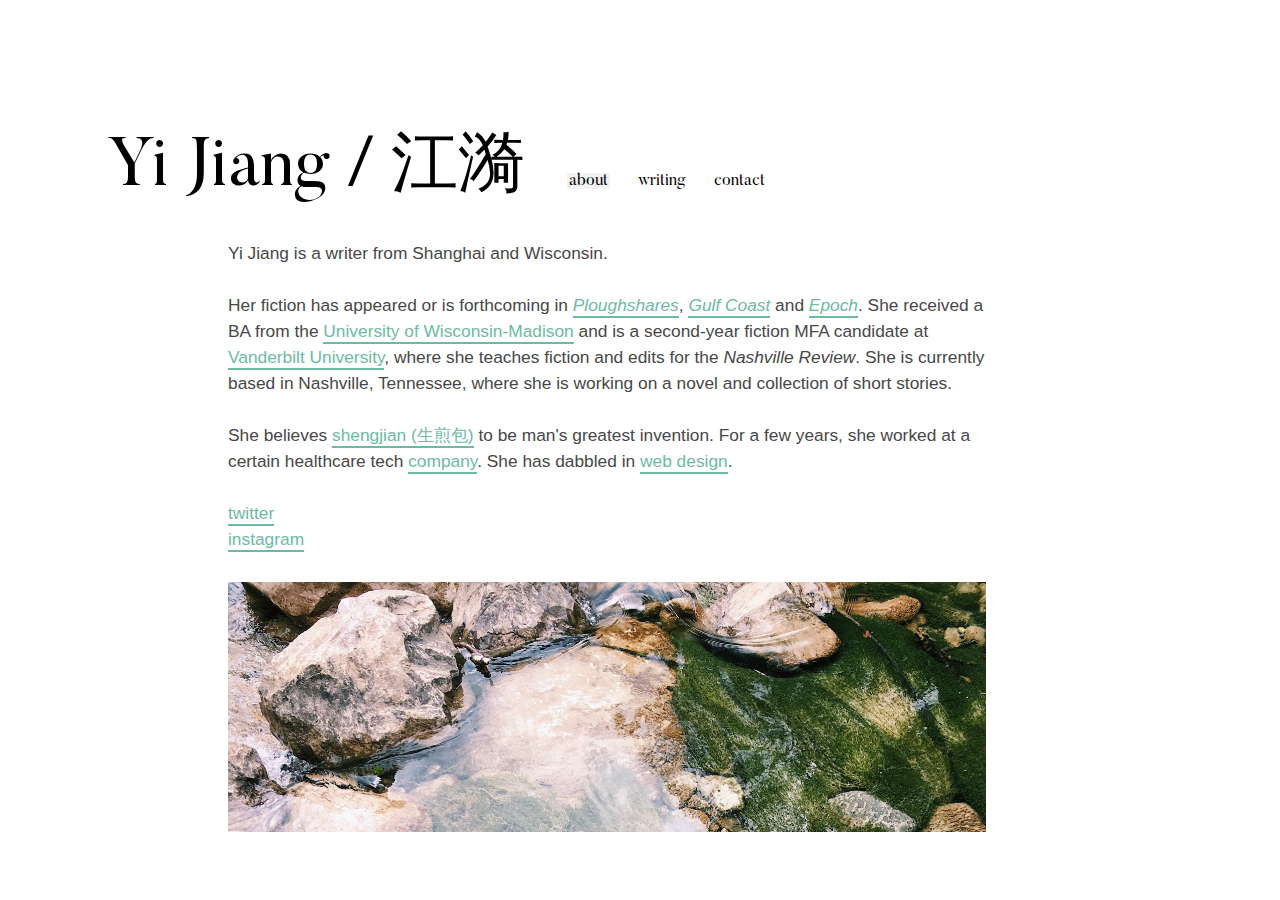
==== index.html @ 046b75f1 "Update index.html" ====
﻿<!DOCTYPE html>
<html><head><meta http-equiv="Content-Type" content="text/html; charset=UTF-8">
<link rel='stylesheet' href='/stylesheet.css'/>

  <title>Yi Jiang</title>

<meta name=”description” content=”Yi Jiang is a fiction writer from Wisconsin and an incoming MFA candidate at Vanderbilt. Her work has appeared or is forthcoming in Ploughshares and Gulf Coast.”>
<link rel="icon" type="image/x-icon" href="/favicon.ico" />

<!-- Global site tag (gtag.js) - Google Analytics -->
<script async src="https://www.googletagmanager.com/gtag/js?id=UA-139865685-1"></script>
<script>
  window.dataLayer = window.dataLayer || [];
  function gtag(){dataLayer.push(arguments);}
  gtag('js', new Date());

  gtag('config', 'UA-139865685-1');
</script>


<!-- site content copyright yi jiang 2019-present -->

</head>

<body>

<div id="header">
<div class="title">
<a href="/index.html">Yi Jiang / 江漪</a>
</div>
<div class="bar">
<a href="/index.html" class="current">about</a> &nbsp; &nbsp; &nbsp;
<a href="/writing.html" class="nav">writing</a> &nbsp; &nbsp; &nbsp;
<a href="/contact.html" class="nav">contact</a> &nbsp; &nbsp; &nbsp;
</div>
</div>

<div id="ind">

<!-- begin content -->

Yi Jiang is a writer from Shanghai and Wisconsin.
<br /><br />
Her fiction has appeared or is forthcoming in <a href="https://www.pshares.org/" target="_blank"><i>Ploughshares</i></a>, <a href="https://gulfcoastmag.org/journal/31.2-summer/fall-2019/2018-barthelme-prize-honorable-mention-hunger/" target="_blank"><i>Gulf Coast</i></a> and <a href="https://english.cornell.edu/epoch-magazine-0" target="_blank"><i>Epoch</i></a>. She received a BA from the <a href="https://www.wisc.edu/" target="_blank">University of Wisconsin-Madison</a> and is a second-year fiction MFA candidate at <a href="https://www.vanderbilt.edu/creativewriting/" target="_blank">Vanderbilt University</a>, where she teaches fiction and edits for the <i>Nashville Review</i>. She is currently based in Nashville, Tennessee, where she is working on a novel and collection of short stories. 
<br /><br />
She believes <a href="https://en.wikipedia.org/wiki/Shengjian_mantou" target="_blank">shengjian (生煎包)</a> to be man's greatest invention. For a few years, she worked at a certain healthcare tech <a href="https://www.nytimes.com/2018/12/20/business/epic-systems-campus-verona-wisconsin.html" target="_blank">company</a>. She has dabbled in <a href="/site.html">web design</a>. 
<br /><br />
<a href="https://twitter.com/yijiang_" target="_blank">twitter</a><br />
<a href="https://www.instagram.com/_yijiang/" target="_blank">instagram</a>

<div class="foot_home"></div>

<!-- end content -->
</div>


</body>
</html>
---- stylesheet.css ----
<!-- copyright yi jiang 2019-present -->

@font-face {
    font-family: 'open_sanslight';
         url('/font/OpenSans-Light-webfont.woff') format('woff'),
    font-weight: normal;
    font-style: normal;
}

@font-face {
    font-family: 'Butler';
    src: url('/font/Butler.woff2') format('woff2'),
        url('/font/Butler.woff') format('woff');
    font-weight: normal;
    font-style: normal;
}

body {
    background-image: none;
    background-color: #FFFFFF;
    background-position: center;
    background-repeat: no-repeat;
    background-attachment: fixed;
    background-size: cover;
}

#header {
    position:relative;
    padding:110px 80px 10px 100px;
    color: #000000;
    font-family:Butler, Times New Roman, Garamond;
    font-size: 50pt;
    white-space: nowrap;
}


.title {
    display: inline-block;
    margin-right: 25px;
    color:#000000;
}


.bar {
    display: inline-block;
    color:#000000;
    font-family:Butler, Times New Roman, Arial;
    font-size: 12pt; 
}


#ind {
    position:relative;
    padding:20px 80px 20px 220px;
    width: 60%;
    color:#474747;
    font-family:open_sanslight, Arial;
    line-height: 150%;
    font-size: 13pt;
}


a:link {
    text-decoration: none;
}

a:visited {
    text-decoration: none;
}

#ind a {
    border-bottom: 2px solid;
    padding-bottom: 1px;
    color: #6dbaa4;
}

#ind a:hover {
    color: #b8f2e1;
}

a.nav {
    text-decoration: none;
    border-bottom: none;
    color:#000000;
}

a.nav:hover {
    border-bottom: 2px solid;
}

.title a {
    color: #000000;
}

.title a:hover {
    border-bottom: 0px;
    padding-bottom: 0px;
    color: #000000;
}


a.current, a.current:visited {
    font-family:Butler, Times New Roman, Arial;
    font-size: 12pt; 
    color:#000000;
    background-color: #f2f2f2;
    padding-left: 2px;
    padding-right: 2px;
}

a.current:hover {
    border-bottom: 2px solid #000000;
}


.foot_home {
    width: 100%;
    height: 250px;
    margin-top: 30px;
    margin-bottom: 30px;
    background-image: url('/photos/water.jpg');
    background-repeat: no-repeat;
    background-size: cover;
    background-overflow: hidden;
    display: table;
    opacity: 1;
}

.foot_writing {
    width: 100%;
    height: 250px;
    margin-top: 30px;
    margin-bottom: 30px;
    background-image: url('/photos/mountain.jpg');
    background-repeat: no-repeat;
    background-size: cover;
    background-overflow: hidden;
    display: table;
    opacity: 1;
}

.foot_contact {
    width: 100%;
    height: 250px;
    margin-top: 30px;
    margin-bottom: 30px;
    background-image: url('/photos/rain.jpg');
    background-repeat: no-repeat;
    background-size: cover;
    background-overflow: hidden;
    display: table;
    opacity: 1;
}

.foot_site {
    width: 100%;
    height: 250px;
    margin-top: 30px;
    margin-bottom: 30px;
    background-image: url('/photos/sky.jpg');
    background-repeat: no-repeat;
    background-position: center bottom;
    background-size: cover;
    background-overflow: hidden;
    display: table;
    opacity: 1;
}

h1 {
    color:#000000;
    font-family:Butler, Times New Roman, Arial;
    font-size: 16pt;
    border-bottom: none;
}

table {
  width: 100%;
  border: none;
  padding: none;
  border-collapse: collapse;
}

tr {
  margin: 0px;
  border-bottom: 1px solid #d3d3d3;
}

td {
  padding: 20px 0px 20px 0px;
}

td.title
{
  text-align: left;
  vertical-align: middle;
}

td.details
{
  text-align: left;
  vertical-align: middle;
}
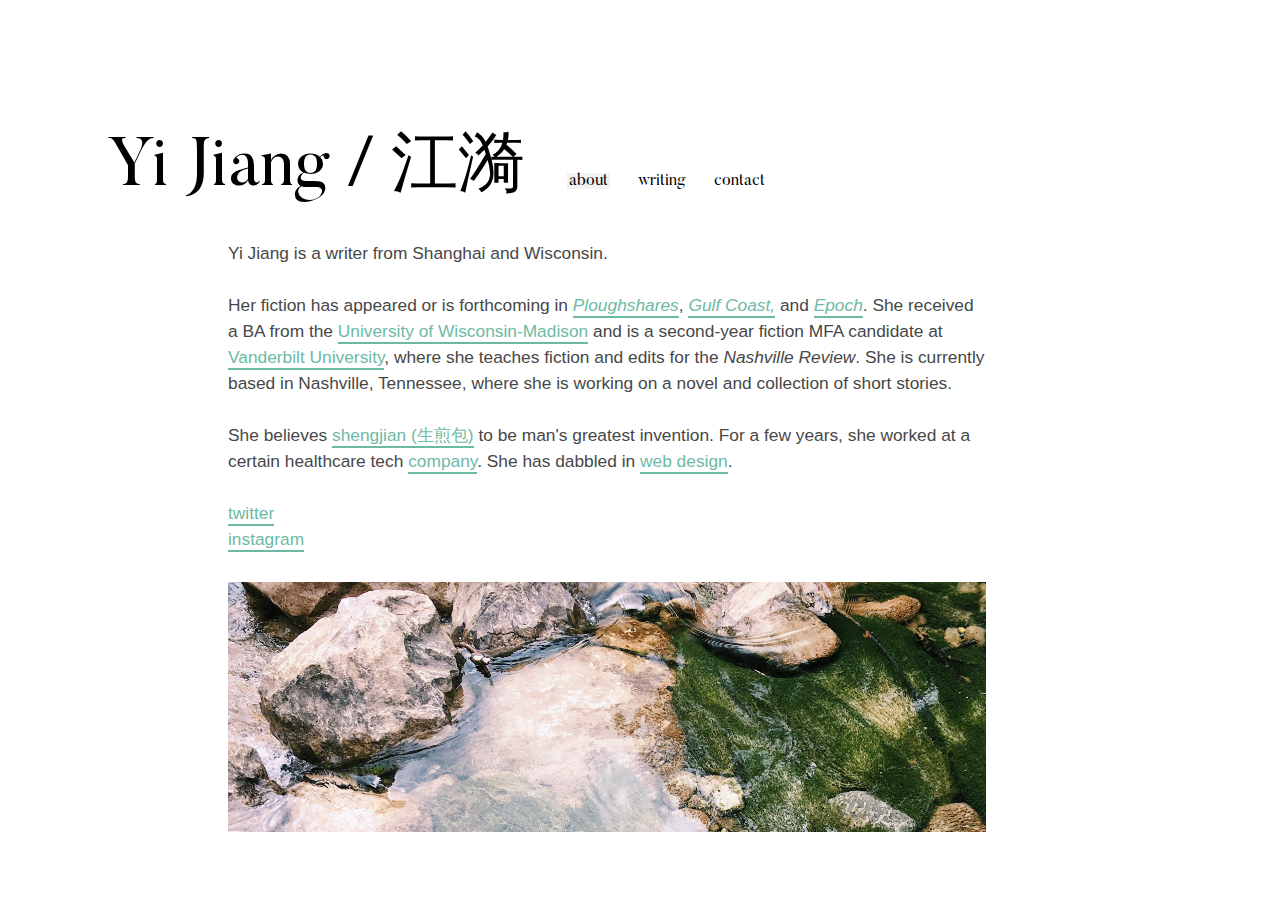
==== commit a3c7f7b3: "Update index.html" ====
--- a/index.html
+++ b/index.html
@@ -41,7 +41,7 @@
 
 Yi Jiang is a writer from Shanghai and Wisconsin.
 <br /><br />
-Her fiction has appeared or is forthcoming in <a href="https://www.pshares.org/" target="_blank"><i>Ploughshares</i></a>, <a href="https://gulfcoastmag.org/journal/31.2-summer/fall-2019/2018-barthelme-prize-honorable-mention-hunger/" target="_blank"><i>Gulf Coast</i></a> and <a href="https://english.cornell.edu/epoch-magazine-0" target="_blank"><i>Epoch</i></a>. She received a BA from the <a href="https://www.wisc.edu/" target="_blank">University of Wisconsin-Madison</a> and is a second-year fiction MFA candidate at <a href="https://www.vanderbilt.edu/creativewriting/" target="_blank">Vanderbilt University</a>, where she teaches fiction and edits for the <i>Nashville Review</i>. She is currently based in Nashville, Tennessee, where she is working on a novel and collection of short stories. 
+Her fiction has appeared or is forthcoming in <a href="https://www.pshares.org/" target="_blank"><i>Ploughshares</i></a>, <a href="https://gulfcoastmag.org/journal/31.2-summer/fall-2019/2018-barthelme-prize-honorable-mention-hunger/" target="_blank"><i>Gulf Coast,</i></a> and <a href="https://english.cornell.edu/epoch-magazine-0" target="_blank"><i>Epoch</i></a>. She received a BA from the <a href="https://www.wisc.edu/" target="_blank">University of Wisconsin-Madison</a> and is a second-year fiction MFA candidate at <a href="https://www.vanderbilt.edu/creativewriting/" target="_blank">Vanderbilt University</a>, where she teaches fiction and edits for the <i>Nashville Review</i>. She is currently based in Nashville, Tennessee, where she is working on a novel and collection of short stories. 
 <br /><br />
 She believes <a href="https://en.wikipedia.org/wiki/Shengjian_mantou" target="_blank">shengjian (生煎包)</a> to be man's greatest invention. For a few years, she worked at a certain healthcare tech <a href="https://www.nytimes.com/2018/12/20/business/epic-systems-campus-verona-wisconsin.html" target="_blank">company</a>. She has dabbled in <a href="/site.html">web design</a>. 
 <br /><br />
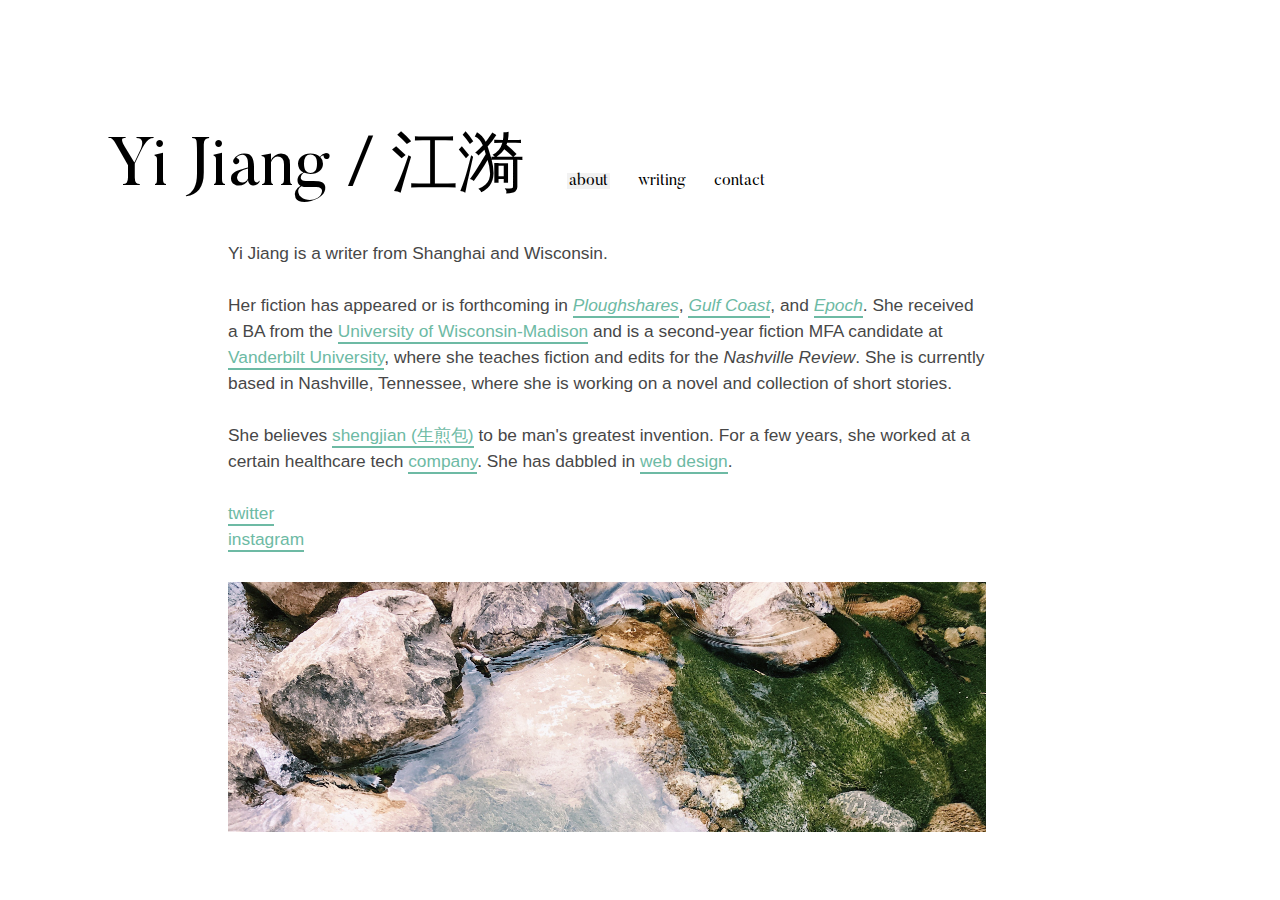
==== commit 5ee0e2b4: "Update index.html" ====
--- a/index.html
+++ b/index.html
@@ -41,7 +41,7 @@
 
 Yi Jiang is a writer from Shanghai and Wisconsin.
 <br /><br />
-Her fiction has appeared or is forthcoming in <a href="https://www.pshares.org/" target="_blank"><i>Ploughshares</i></a>, <a href="https://gulfcoastmag.org/journal/31.2-summer/fall-2019/2018-barthelme-prize-honorable-mention-hunger/" target="_blank"><i>Gulf Coast,</i></a> and <a href="https://english.cornell.edu/epoch-magazine-0" target="_blank"><i>Epoch</i></a>. She received a BA from the <a href="https://www.wisc.edu/" target="_blank">University of Wisconsin-Madison</a> and is a second-year fiction MFA candidate at <a href="https://www.vanderbilt.edu/creativewriting/" target="_blank">Vanderbilt University</a>, where she teaches fiction and edits for the <i>Nashville Review</i>. She is currently based in Nashville, Tennessee, where she is working on a novel and collection of short stories. 
+Her fiction has appeared or is forthcoming in <a href="https://www.pshares.org/" target="_blank"><i>Ploughshares</i></a>, <a href="https://gulfcoastmag.org/journal/31.2-summer/fall-2019/2018-barthelme-prize-honorable-mention-hunger/" target="_blank"><i>Gulf Coast</i></a>, and <a href="https://english.cornell.edu/epoch-magazine-0" target="_blank"><i>Epoch</i></a>. She received a BA from the <a href="https://www.wisc.edu/" target="_blank">University of Wisconsin-Madison</a> and is a second-year fiction MFA candidate at <a href="https://www.vanderbilt.edu/creativewriting/" target="_blank">Vanderbilt University</a>, where she teaches fiction and edits for the <i>Nashville Review</i>. She is currently based in Nashville, Tennessee, where she is working on a novel and collection of short stories. 
 <br /><br />
 She believes <a href="https://en.wikipedia.org/wiki/Shengjian_mantou" target="_blank">shengjian (生煎包)</a> to be man's greatest invention. For a few years, she worked at a certain healthcare tech <a href="https://www.nytimes.com/2018/12/20/business/epic-systems-campus-verona-wisconsin.html" target="_blank">company</a>. She has dabbled in <a href="/site.html">web design</a>. 
 <br /><br />
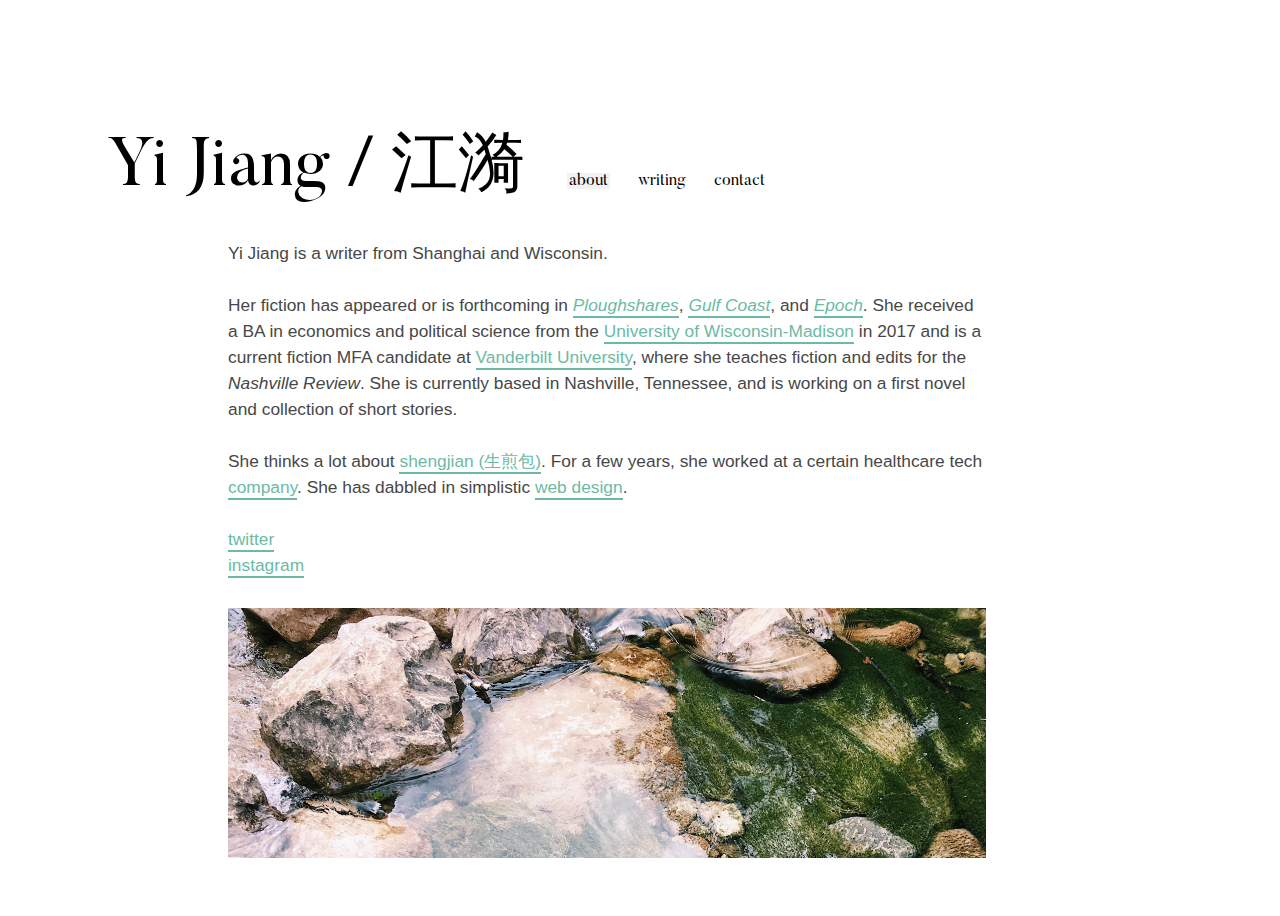
==== commit ca59a446: "Update index.html" ====
--- a/index.html
+++ b/index.html
@@ -41,9 +41,9 @@
 
 Yi Jiang is a writer from Shanghai and Wisconsin.
 <br /><br />
-Her fiction has appeared or is forthcoming in <a href="https://www.pshares.org/" target="_blank"><i>Ploughshares</i></a>, <a href="https://gulfcoastmag.org/journal/31.2-summer/fall-2019/2018-barthelme-prize-honorable-mention-hunger/" target="_blank"><i>Gulf Coast</i></a>, and <a href="https://english.cornell.edu/epoch-magazine-0" target="_blank"><i>Epoch</i></a>. She received a BA from the <a href="https://www.wisc.edu/" target="_blank">University of Wisconsin-Madison</a> and is a second-year fiction MFA candidate at <a href="https://www.vanderbilt.edu/creativewriting/" target="_blank">Vanderbilt University</a>, where she teaches fiction and edits for the <i>Nashville Review</i>. She is currently based in Nashville, Tennessee, where she is working on a novel and collection of short stories. 
+Her fiction has appeared or is forthcoming in <a href="https://www.pshares.org/" target="_blank"><i>Ploughshares</i></a>, <a href="https://gulfcoastmag.org/journal/31.2-summer/fall-2019/" target="_blank"><i>Gulf Coast</i></a>, and <a href="https://english.cornell.edu/epoch-magazine-0" target="_blank"><i>Epoch</i></a>. She received a BA in economics and political science from the <a href="https://www.wisc.edu/" target="_blank">University of Wisconsin-Madison</a> in 2017 and is a current fiction MFA candidate at <a href="https://www.vanderbilt.edu/creativewriting/" target="_blank">Vanderbilt University</a>, where she teaches fiction and edits for the <i>Nashville Review</i>. She is currently based in Nashville, Tennessee, and is working on a first novel and collection of short stories. 
 <br /><br />
-She believes <a href="https://en.wikipedia.org/wiki/Shengjian_mantou" target="_blank">shengjian (生煎包)</a> to be man's greatest invention. For a few years, she worked at a certain healthcare tech <a href="https://www.nytimes.com/2018/12/20/business/epic-systems-campus-verona-wisconsin.html" target="_blank">company</a>. She has dabbled in <a href="/site.html">web design</a>. 
+She thinks a lot about <a href="https://en.wikipedia.org/wiki/Shengjian_mantou" target="_blank">shengjian (生煎包)</a>. For a few years, she worked at a certain healthcare tech <a href="https://www.nytimes.com/2018/12/20/business/epic-systems-campus-verona-wisconsin.html" target="_blank">company</a>. She has dabbled in simplistic <a href="/site.html">web design</a>. 
 <br /><br />
 <a href="https://twitter.com/yijiang_" target="_blank">twitter</a><br />
 <a href="https://www.instagram.com/_yijiang/" target="_blank">instagram</a>
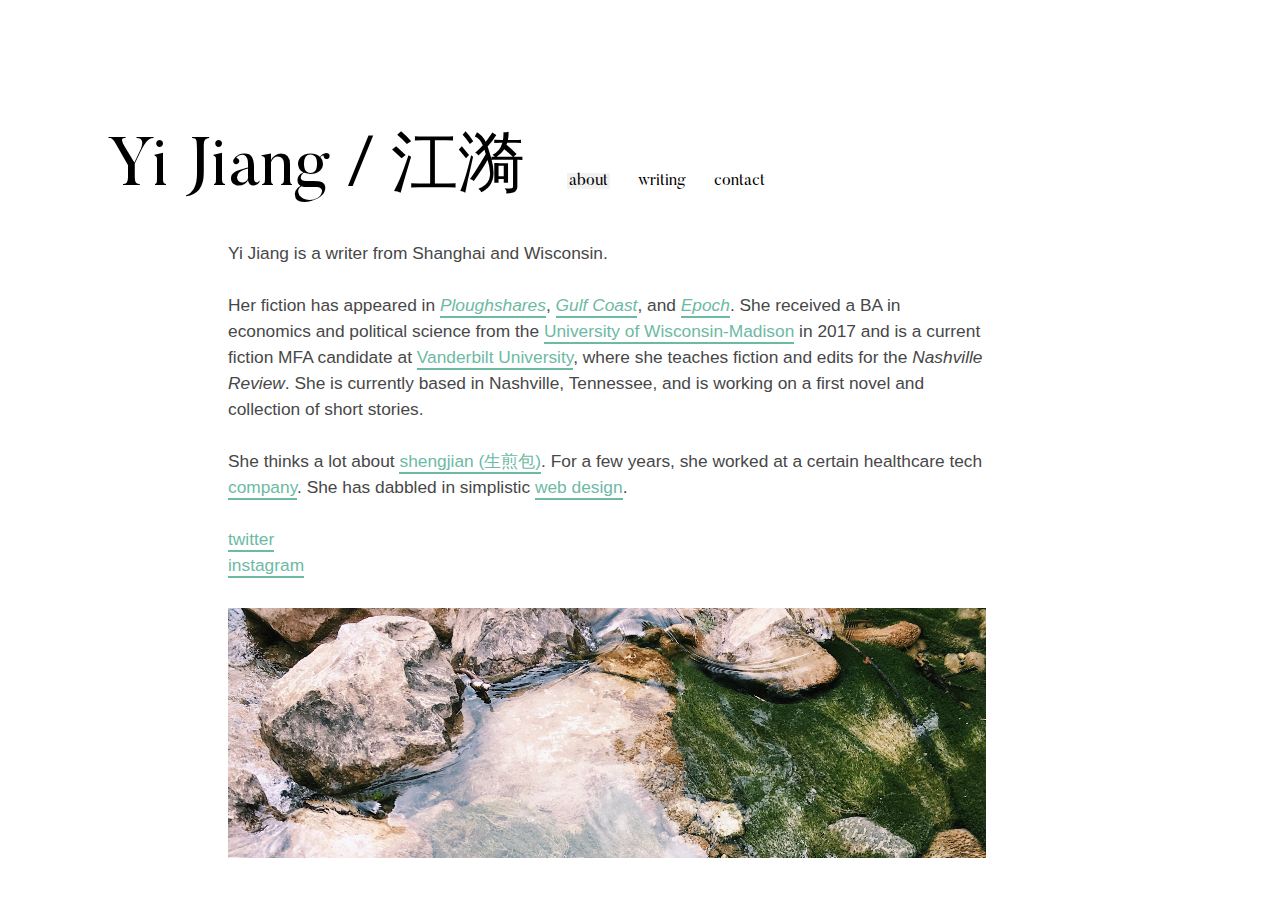
==== commit 0923dcc5: "Update index.html" ====
--- a/index.html
+++ b/index.html
@@ -41,7 +41,7 @@
 
 Yi Jiang is a writer from Shanghai and Wisconsin.
 <br /><br />
-Her fiction has appeared or is forthcoming in <a href="https://www.pshares.org/" target="_blank"><i>Ploughshares</i></a>, <a href="https://gulfcoastmag.org/journal/31.2-summer/fall-2019/" target="_blank"><i>Gulf Coast</i></a>, and <a href="https://english.cornell.edu/epoch-magazine-0" target="_blank"><i>Epoch</i></a>. She received a BA in economics and political science from the <a href="https://www.wisc.edu/" target="_blank">University of Wisconsin-Madison</a> in 2017 and is a current fiction MFA candidate at <a href="https://www.vanderbilt.edu/creativewriting/" target="_blank">Vanderbilt University</a>, where she teaches fiction and edits for the <i>Nashville Review</i>. She is currently based in Nashville, Tennessee, and is working on a first novel and collection of short stories. 
+Her fiction has appeared in <a href="https://www.pshares.org/issues/summer-2021" target="_blank"><i>Ploughshares</i></a>, <a href="https://gulfcoastmag.org/journal/31.2-summer/fall-2019/" target="_blank"><i>Gulf Coast</i></a>, and <a href="https://english.cornell.edu/epoch-magazine-0" target="_blank"><i>Epoch</i></a>. She received a BA in economics and political science from the <a href="https://www.wisc.edu/" target="_blank">University of Wisconsin-Madison</a> in 2017 and is a current fiction MFA candidate at <a href="https://www.vanderbilt.edu/creativewriting/" target="_blank">Vanderbilt University</a>, where she teaches fiction and edits for the <i>Nashville Review</i>. She is currently based in Nashville, Tennessee, and is working on a first novel and collection of short stories. 
 <br /><br />
 She thinks a lot about <a href="https://en.wikipedia.org/wiki/Shengjian_mantou" target="_blank">shengjian (生煎包)</a>. For a few years, she worked at a certain healthcare tech <a href="https://www.nytimes.com/2018/12/20/business/epic-systems-campus-verona-wisconsin.html" target="_blank">company</a>. She has dabbled in simplistic <a href="/site.html">web design</a>. 
 <br /><br />
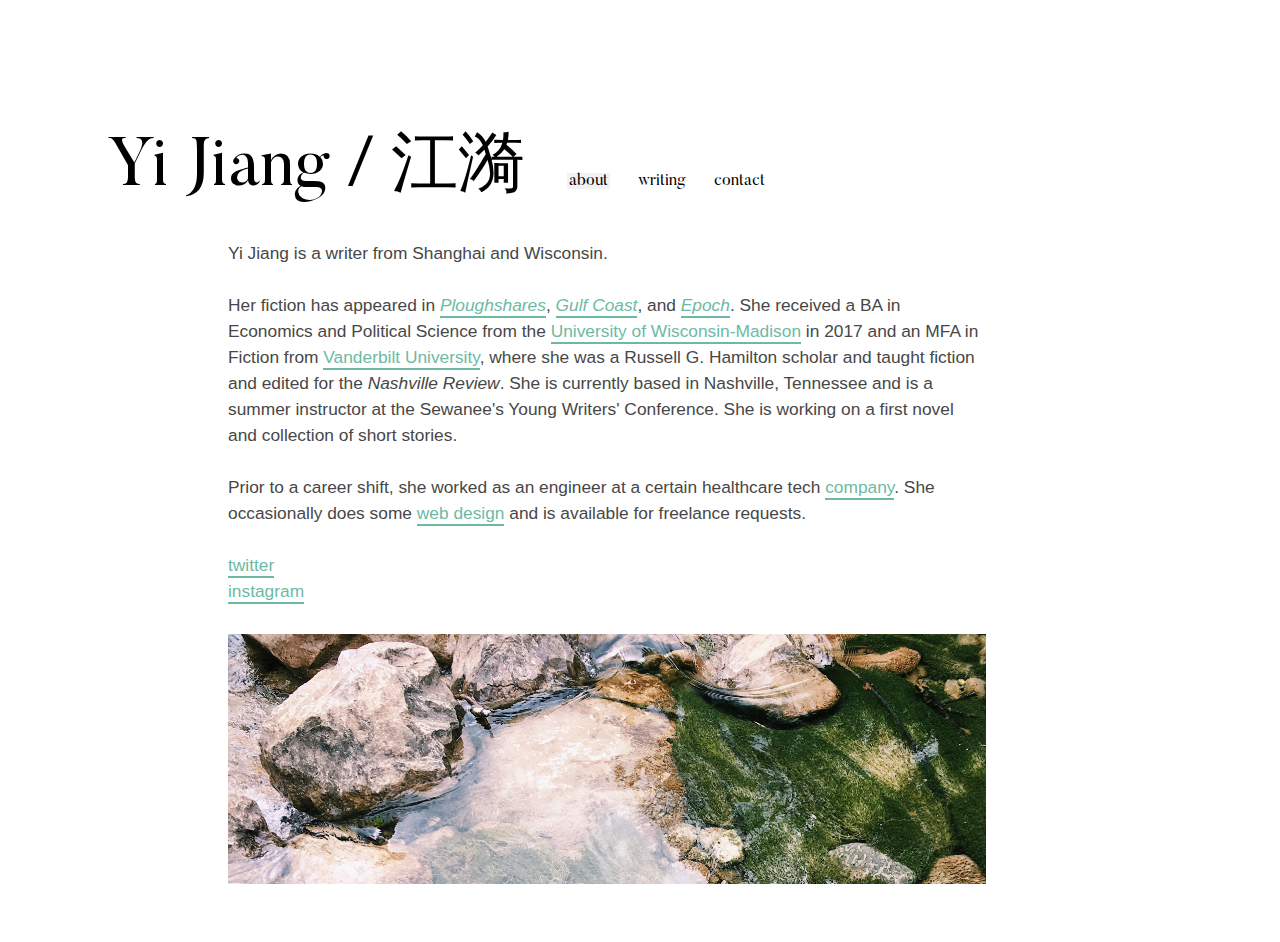
==== commit b41b7ad5: "Update index.html" ====
--- a/index.html
+++ b/index.html
@@ -41,9 +41,9 @@
 
 Yi Jiang is a writer from Shanghai and Wisconsin.
 <br /><br />
-Her fiction has appeared in <a href="https://www.pshares.org/issues/summer-2021" target="_blank"><i>Ploughshares</i></a>, <a href="https://gulfcoastmag.org/journal/31.2-summer/fall-2019/" target="_blank"><i>Gulf Coast</i></a>, and <a href="https://english.cornell.edu/epoch-magazine-0" target="_blank"><i>Epoch</i></a>. She received a BA in economics and political science from the <a href="https://www.wisc.edu/" target="_blank">University of Wisconsin-Madison</a> in 2017 and is a current fiction MFA candidate at <a href="https://www.vanderbilt.edu/creativewriting/" target="_blank">Vanderbilt University</a>, where she teaches fiction and edits for the <i>Nashville Review</i>. She is currently based in Nashville, Tennessee, and is working on a first novel and collection of short stories. 
+Her fiction has appeared in <a href="https://www.pshares.org/issues/summer-2021" target="_blank"><i>Ploughshares</i></a>, <a href="https://gulfcoastmag.org/" target="_blank"><i>Gulf Coast</i></a>, and <a href="https://english.cornell.edu/epoch-magazine-0" target="_blank"><i>Epoch</i></a>. She received a BA in Economics and Political Science from the <a href="https://www.wisc.edu/" target="_blank">University of Wisconsin-Madison</a> in 2017 and an MFA in Fiction from <a href="https://www.vanderbilt.edu/creativewriting/" target="_blank">Vanderbilt University</a>, where she was a Russell G. Hamilton scholar and taught fiction and edited for the <i>Nashville Review</i>. She is currently based in Nashville, Tennessee and is a summer instructor at the Sewanee's Young Writers' Conference. She is working on a first novel and collection of short stories. 
 <br /><br />
-She thinks a lot about <a href="https://en.wikipedia.org/wiki/Shengjian_mantou" target="_blank">shengjian (生煎包)</a>. For a few years, she worked at a certain healthcare tech <a href="https://www.nytimes.com/2018/12/20/business/epic-systems-campus-verona-wisconsin.html" target="_blank">company</a>. She has dabbled in simplistic <a href="/site.html">web design</a>. 
+Prior to a career shift, she worked as an engineer at a certain healthcare tech <a href="https://www.nytimes.com/2018/12/20/business/epic-systems-campus-verona-wisconsin.html" target="_blank">company</a>. She occasionally does some <a href="https://ngrammusic.com" target="_blank">web design</a> and is available for freelance requests. 
 <br /><br />
 <a href="https://twitter.com/yijiang_" target="_blank">twitter</a><br />
 <a href="https://www.instagram.com/_yijiang/" target="_blank">instagram</a>
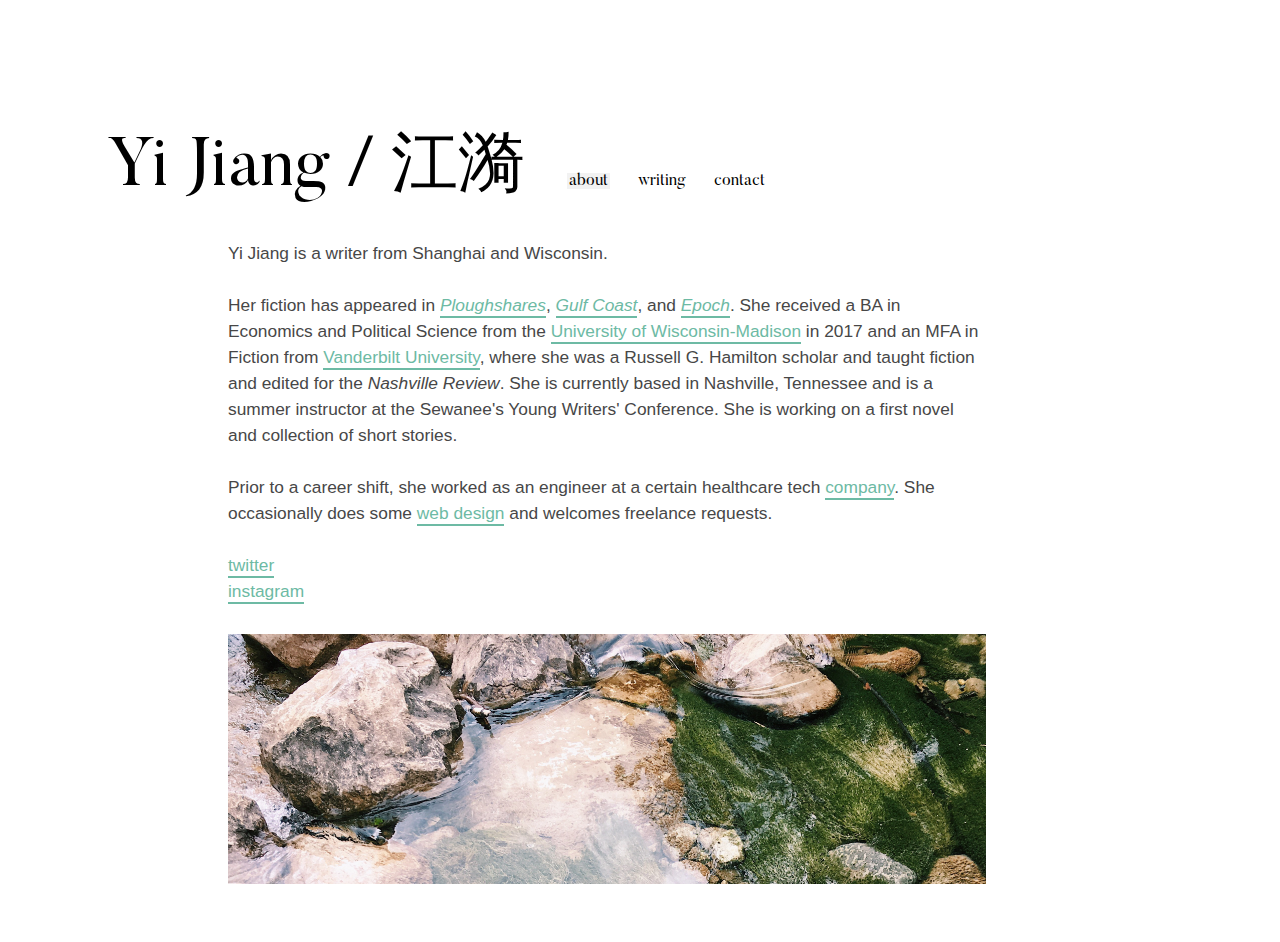
==== commit c2138276: "Update index.html" ====
--- a/index.html
+++ b/index.html
@@ -43,7 +43,7 @@
 <br /><br />
 Her fiction has appeared in <a href="https://www.pshares.org/issues/summer-2021" target="_blank"><i>Ploughshares</i></a>, <a href="https://gulfcoastmag.org/" target="_blank"><i>Gulf Coast</i></a>, and <a href="https://english.cornell.edu/epoch-magazine-0" target="_blank"><i>Epoch</i></a>. She received a BA in Economics and Political Science from the <a href="https://www.wisc.edu/" target="_blank">University of Wisconsin-Madison</a> in 2017 and an MFA in Fiction from <a href="https://www.vanderbilt.edu/creativewriting/" target="_blank">Vanderbilt University</a>, where she was a Russell G. Hamilton scholar and taught fiction and edited for the <i>Nashville Review</i>. She is currently based in Nashville, Tennessee and is a summer instructor at the Sewanee's Young Writers' Conference. She is working on a first novel and collection of short stories. 
 <br /><br />
-Prior to a career shift, she worked as an engineer at a certain healthcare tech <a href="https://www.nytimes.com/2018/12/20/business/epic-systems-campus-verona-wisconsin.html" target="_blank">company</a>. She occasionally does some <a href="https://ngrammusic.com" target="_blank">web design</a> and is available for freelance requests. 
+Prior to a career shift, she worked as an engineer at a certain healthcare tech <a href="https://www.nytimes.com/2018/12/20/business/epic-systems-campus-verona-wisconsin.html" target="_blank">company</a>. She occasionally does some <a href="https://ngrammusic.com" target="_blank">web design</a> and welcomes freelance requests. 
 <br /><br />
 <a href="https://twitter.com/yijiang_" target="_blank">twitter</a><br />
 <a href="https://www.instagram.com/_yijiang/" target="_blank">instagram</a>
